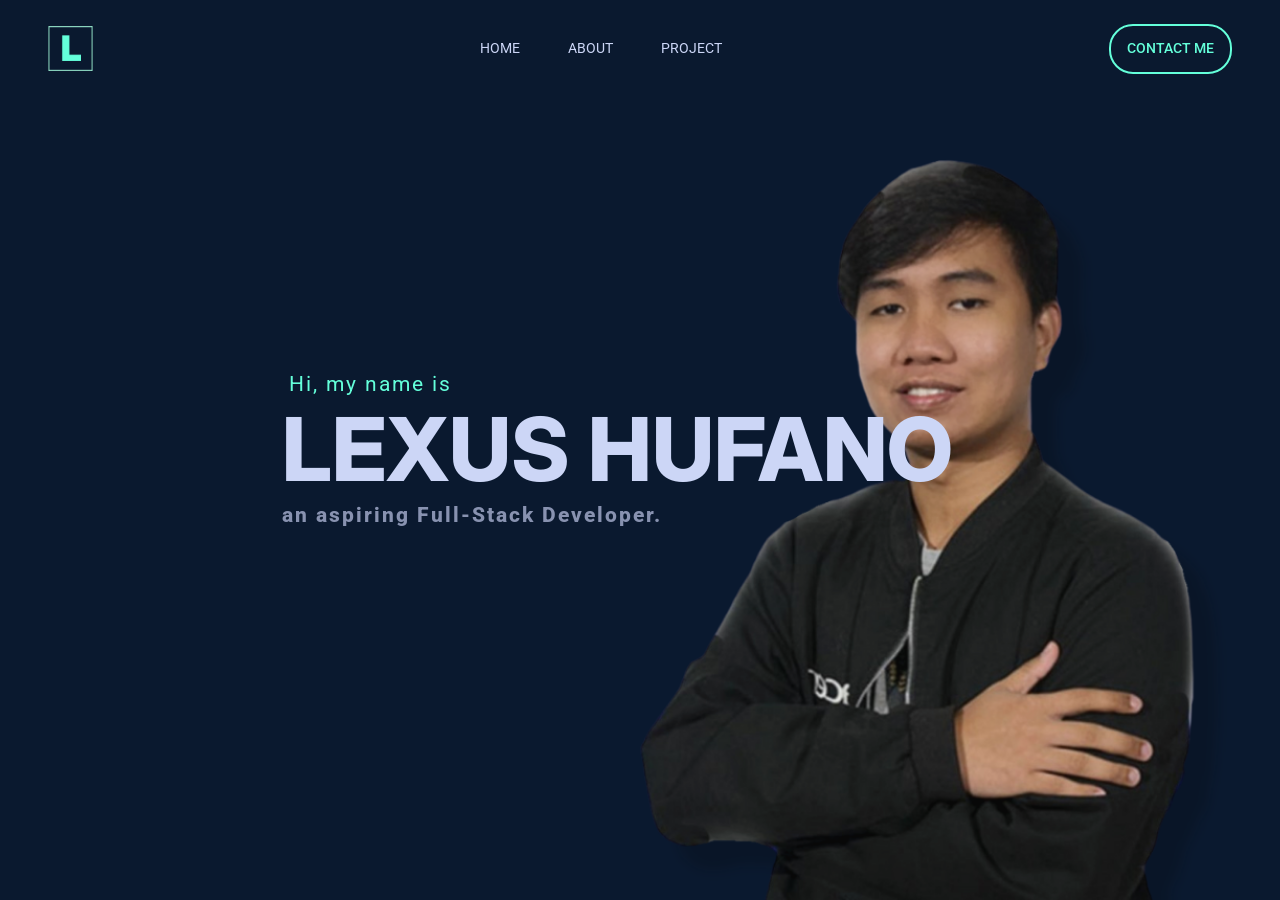
==== index.html @ f1b90ffb "initial commit" ====
<!DOCTYPE html>
<html lang="en">
<head>
  <meta charset="UTF-8">
  <meta name="viewport" content="width=device-width, initial-scale=1.0">
  <title>Lexus Hufano</title>

  <!-- Fonts -->
  <link rel="preconnect" href="https://fonts.googleapis.com">
  <link rel="preconnect" href="https://fonts.gstatic.com" crossorigin>
  <link href="https://fonts.googleapis.com/css2?family=Inter:wght@100;200;300;400;500;600;700;800;900&family=Roboto:wght@100;300;400;500;700;900&display=swap" rel="stylesheet">

  <!-- Bootstrap CSS -->
  <link rel="stylesheet" href="https://cdn.jsdelivr.net/npm/bootstrap@4.0.0/dist/css/bootstrap.min.css" integrity="sha384-Gn5384xqQ1aoWXA+058RXPxPg6fy4IWvTNh0E263XmFcJlSAwiGgFAW/dAiS6JXm" crossorigin="anonymous">

  <!-- External CSS -->
  <link rel="stylesheet" href="style.css">

</head>
<body>
  <header>
    <nav class="navbar navbar-expand-lg fixed-top">
      <a class="navbar-brand" href="#">
        <img src="../images/myLogo.png">
      </a>
      <button class="navbar-toggler" type="button" data-toggle="collapse" data-target="#navbarSupportedContent" aria-controls="navbarSupportedContent" aria-expanded="false" aria-label="Toggle navigation">
        <span class="navbar-toggler-icon"></span>
      </button>

      <div class="collapse navbar-collapse justify-content-between" id="navbarSupportedContent">
        <ul class="navbar-nav ml-auto">
          <li class="nav-item">
            <a class="nav-link" href="#">Home</a>
          </li>
          <li class="nav-item">
            <a class="nav-link" href="#">About</a>
          </li>
          <li class="nav-item">
            <a class="nav-link" href="#">Project</a>
          </li>
        </ul>
        <a class="navbar-nav ml-auto">  
            <button class="btn" type="submit">Contact Me</button>
        </a> 
      </div>
    </nav>
  </header>
  <section class="main">
    <div class="container-fluid">
      <div class="mainContent row justify-content-center align-items-center">
        <div class="content col-md-7 col-12">
          <h2>&nbsp;Hi, my name is</h1>
          <h1>Lexus Hufano</h1>
          <h2>an aspiring Full-Stack Developer.</h1>
        </div>
      </div> 
    </div>
  </section>
     
  
  

  <!-- JavaScript Bundle -->
  <script src="https://cdn.jsdelivr.net/npm/jquery@3.5.1/dist/jquery.slim.min.js" integrity="sha384-DfXdz2htPH0lsSSs5nCTpuj/zy4C+OGpamoFVy38MVBnE+IbbVYUew+OrCXaRkfj" crossorigin="anonymous"></script>
  <script src="https://cdn.jsdelivr.net/npm/bootstrap@4.6.2/dist/js/bootstrap.bundle.min.js" integrity="sha384-Fy6S3B9q64WdZWQUiU+q4/2Lc9npb8tCaSX9FK7E8HnRr0Jz8D6OP9dO5Vg3Q9ct" crossorigin="anonymous"></script>
  
</body>
</html>
---- style.css ----
* {
	padding: 0;
	margin: 0;
	box-sizing: border-box;
}

body {
	background-color: #0A192F ;
}

/*Header navbar*/
.navbar {
	/*background-color: rgba(243, 243, 245, 0.925);*/
	font-family: 'Roboto', sans-serif;
	font-weight: 500;
	font-size: 0.9rem;
	text-transform: uppercase;
	padding: 1.5rem 3rem;
	/*border: 0.0625rem solid #E5E7EB ;*/ /*border or navbar*/
}

/*Logo*/
.navbar-brand {
	padding: 0;
	margin: 0;
}

.navbar-brand img{
	width: 2.8125rem; 
}

/*Navbar Items*/
.nav-item a {
	padding: 0.8rem 1.5rem!important;
	color: #CCD6F6;
	font-weight: 400;
	transition: all 0.3s ease 0s;
}

/*Contact Me Button*/
.navbar-nav button {
	padding: 0.75rem 1rem;
	border: 0.125rem solid #64FFDA;
	border-radius: 1.5rem;
	background-color: transparent;
	font-weight: 500;
	font-size: 0.9rem;
	color: #64FFDA;
	text-transform: uppercase;
}

/*Background Image*/
.main {
	background: url(../images/myProfile2.png);
	width: 100%;
	height: 100vh;
	background-size: cover;
	background-repeat: no-repeat;
	background-position: center;
}

/*Main Content*/
.main .mainContent {
	height: 100vh;
}

.content h2 {
	font-family: 'Roboto', sans-serif;
	font-size: 1.3rem;
	font-weight: 800;
	letter-spacing:0.125rem;
	color: #64FFDA;
	margin: 0;
	font-weight: 400;
}

.content h1 {
	font-family: 'Inter', sans-serif;
	font-size: 5.5rem;
	font-weight: 800;
	color: #CCD6F6;
	text-transform: uppercase;
	margin: 0;
}

.content h1 + h2 {
	color: #8892B0;
	font-weight: 800;
	font-size: 1.3rem;
}
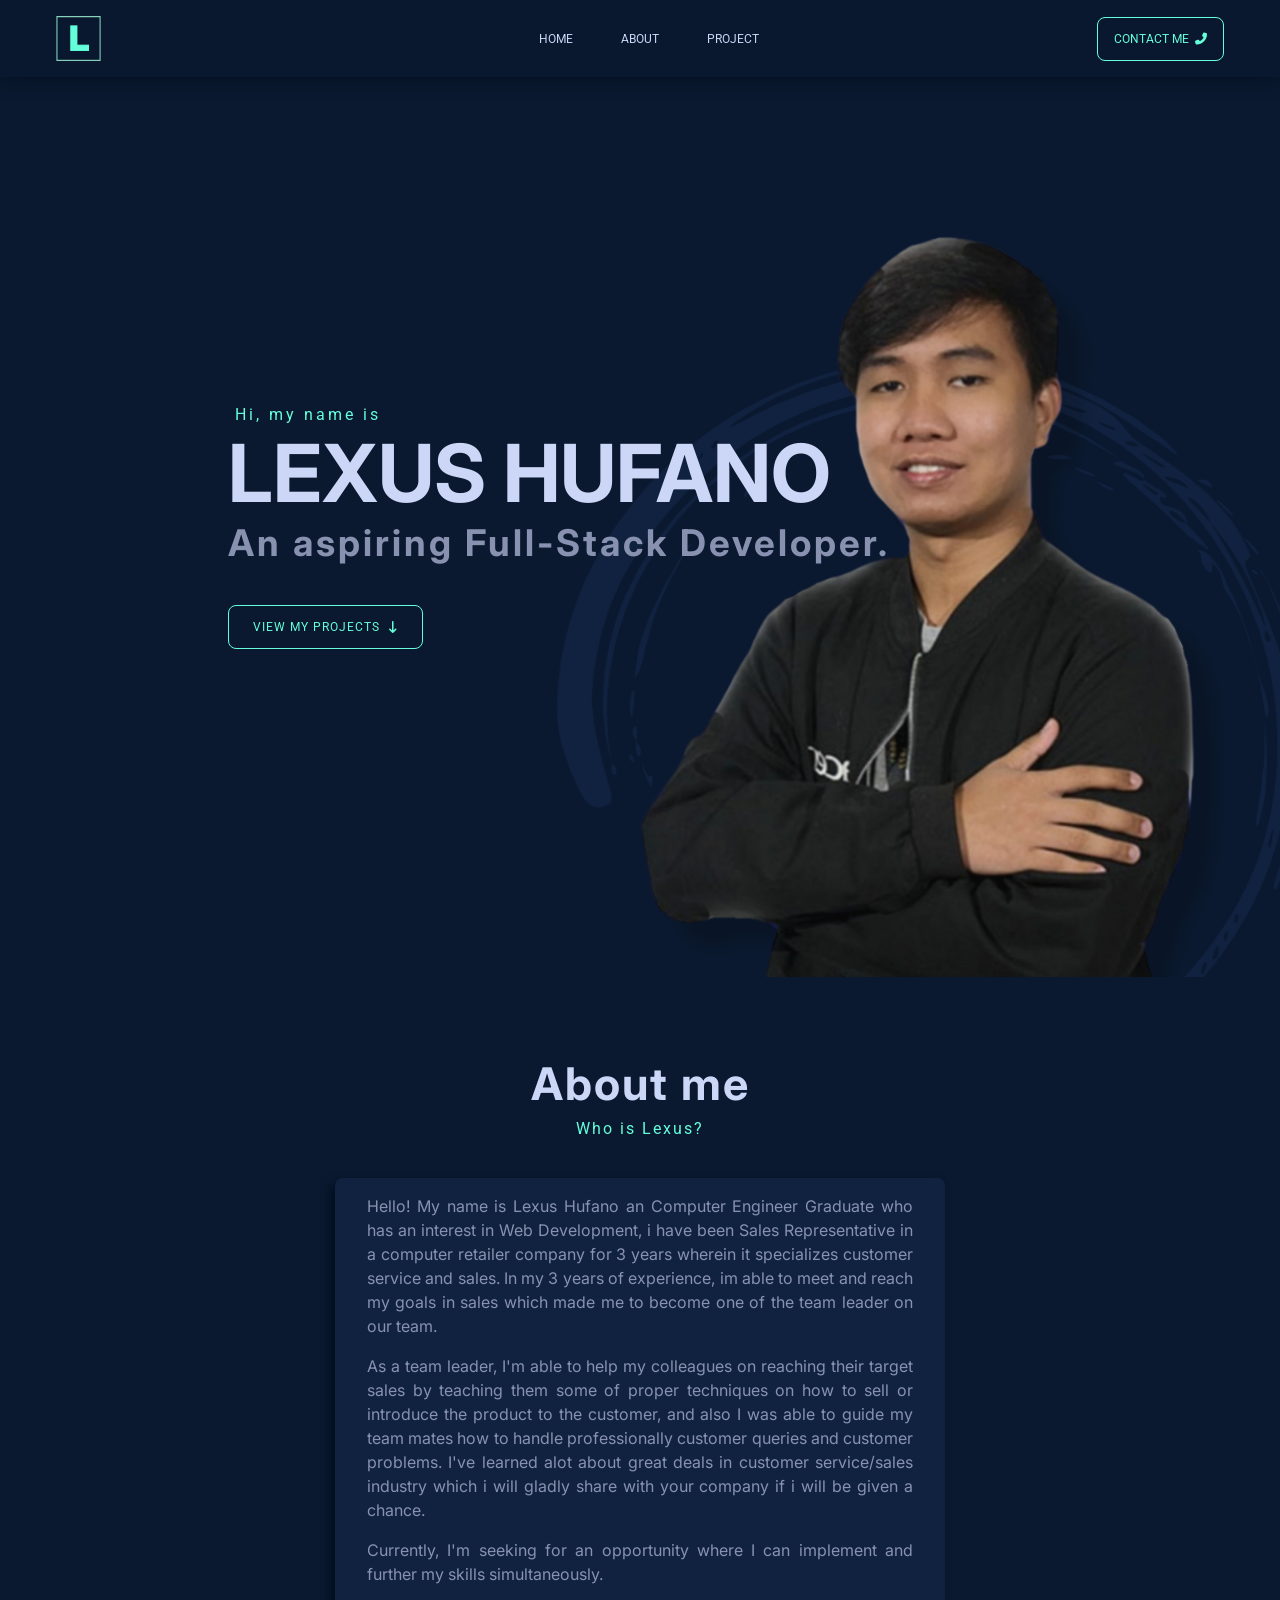
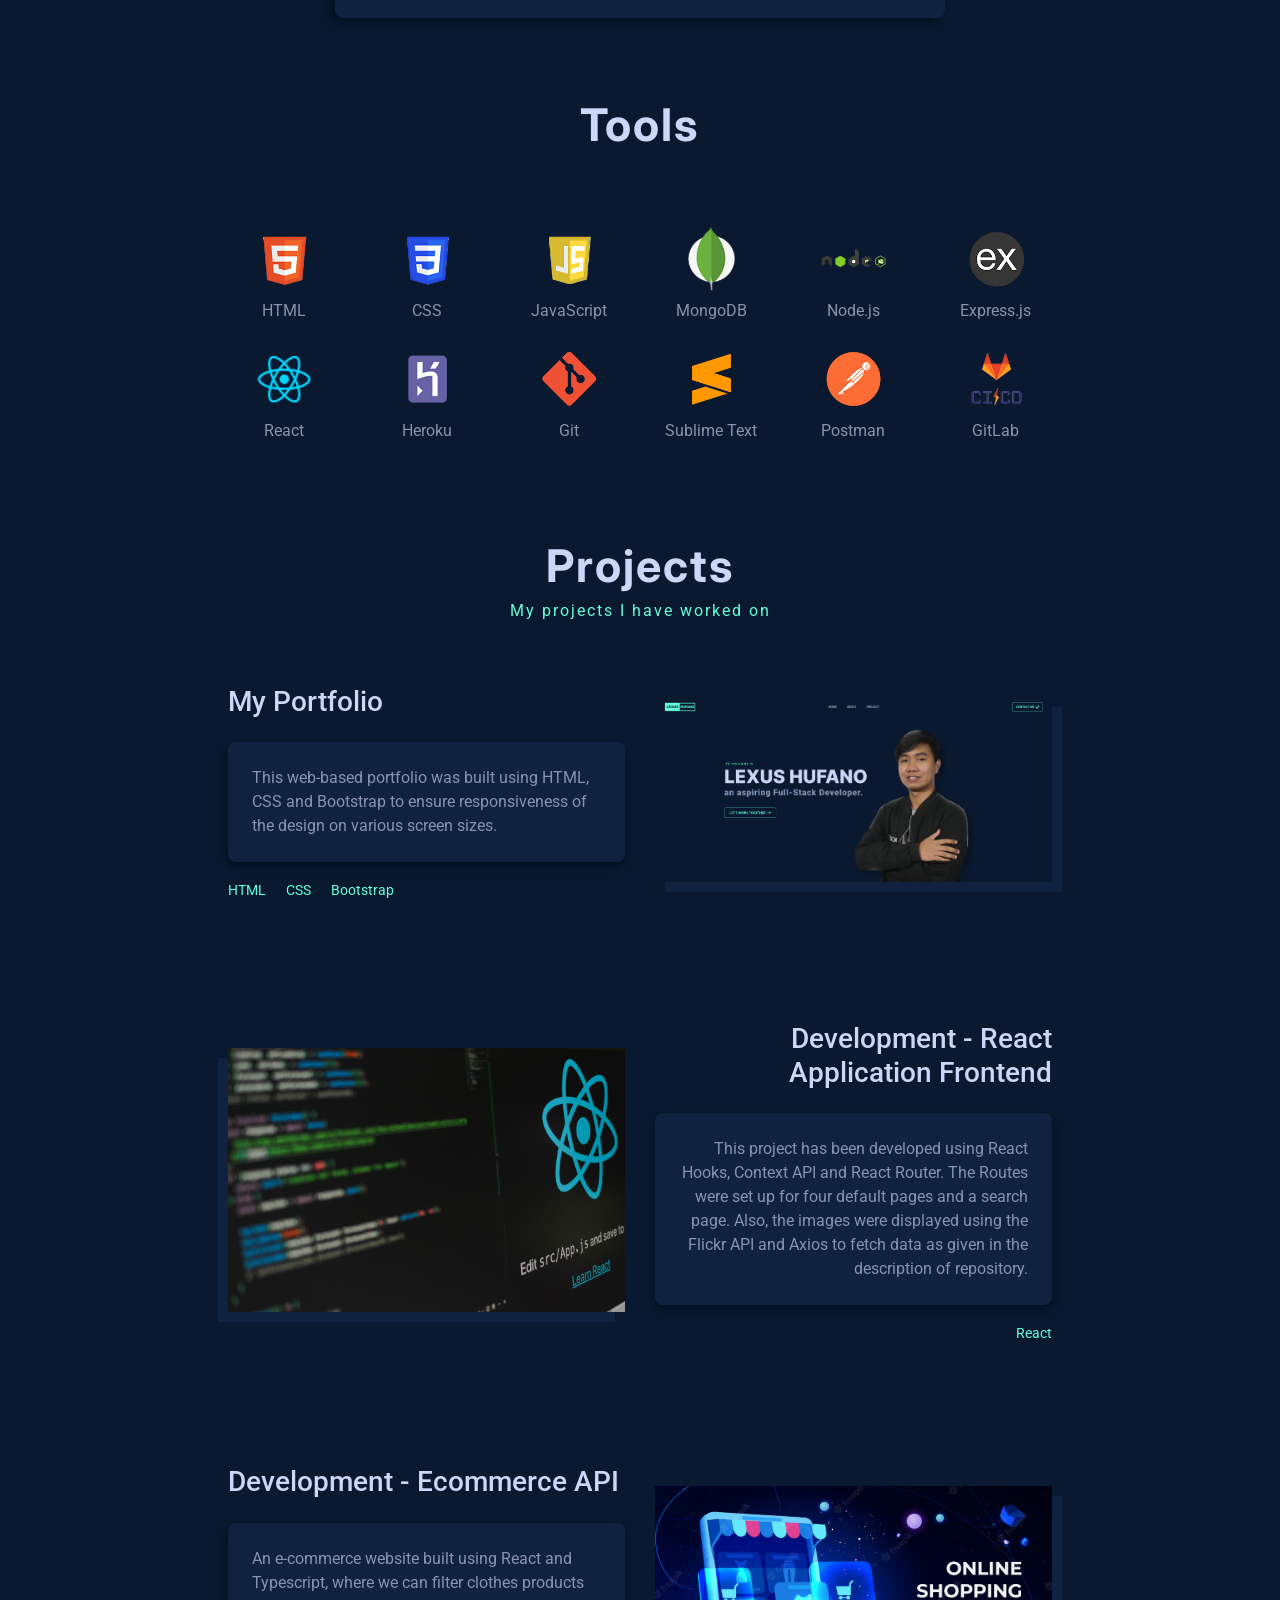
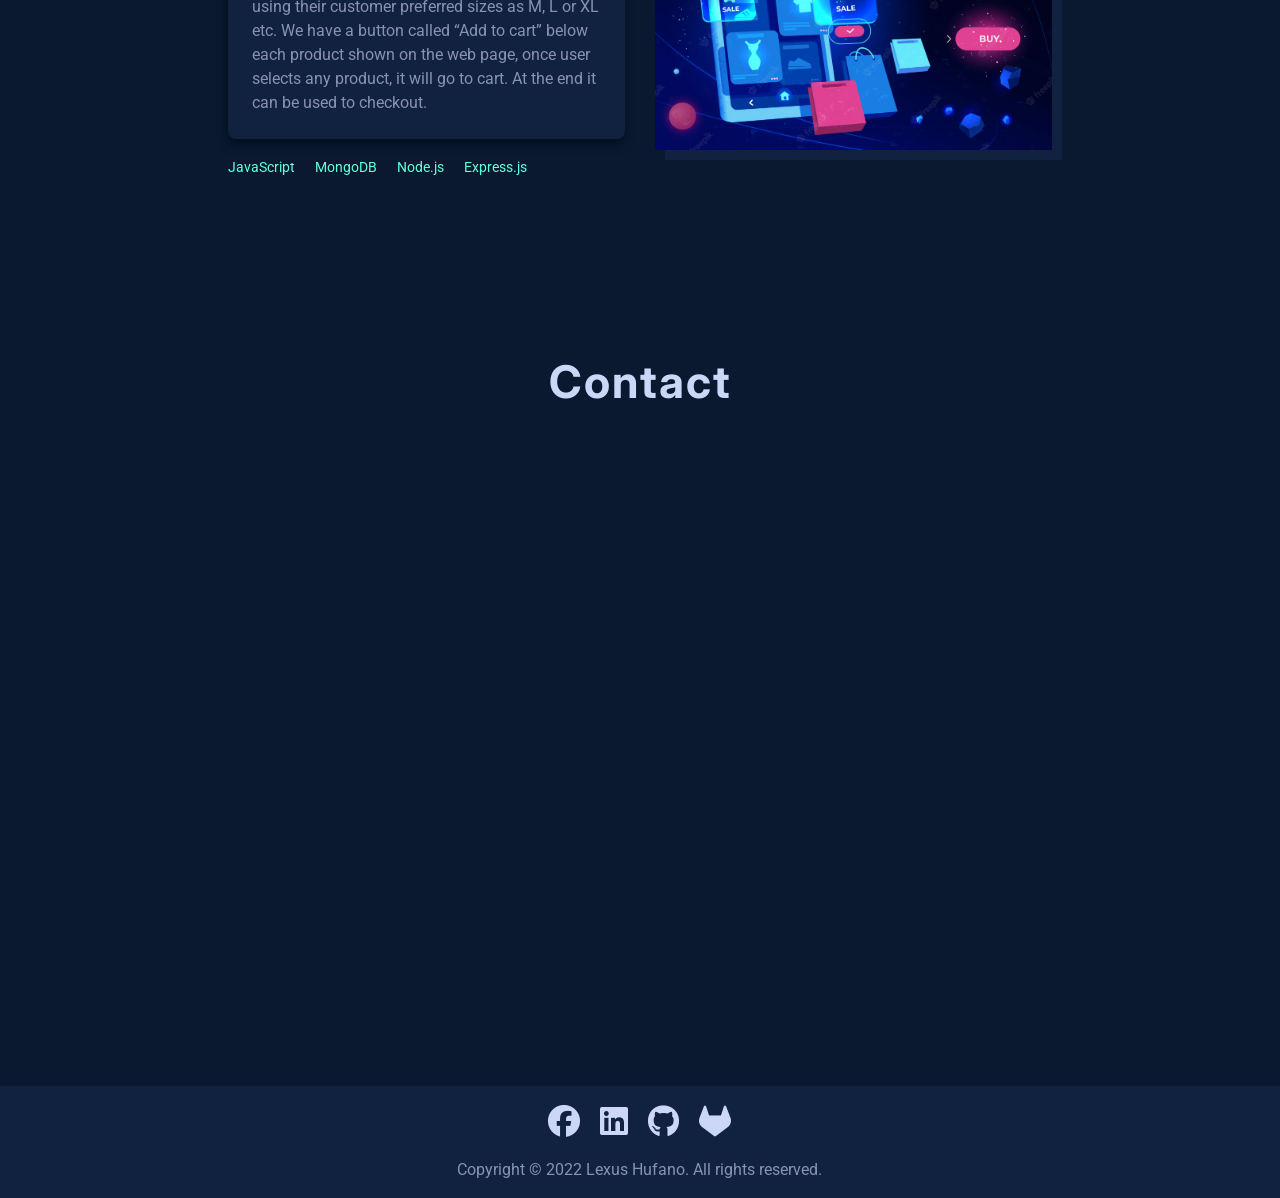
==== commit 8940a584: "Capstone 1" ====
--- a/index.html
+++ b/index.html
@@ -13,56 +13,364 @@
   <!-- Bootstrap CSS -->
   <link rel="stylesheet" href="https://cdn.jsdelivr.net/npm/bootstrap@4.0.0/dist/css/bootstrap.min.css" integrity="sha384-Gn5384xqQ1aoWXA+058RXPxPg6fy4IWvTNh0E263XmFcJlSAwiGgFAW/dAiS6JXm" crossorigin="anonymous">
 
+  <!-- Font Awesome -->
+  <link rel="stylesheet" href="https://cdnjs.cloudflare.com/ajax/libs/font-awesome/6.1.2/css/all.min.css" integrity="sha512-1sCRPdkRXhBV2PBLUdRb4tMg1w2YPf37qatUFeS7zlBy7jJI8Lf4VHwWfZZfpXtYSLy85pkm9GaYVYMfw5BC1A==" crossorigin="anonymous" referrerpolicy="no-referrer" />
+
   <!-- External CSS -->
   <link rel="stylesheet" href="style.css">
+
+  <!-- Animated on Scroll Library-->
+  <link href="https://unpkg.com/aos@2.3.1/dist/aos.css" rel="stylesheet">
+
+  <link rel="icon" type="image/x-icon" href="./images/myLogo.png">
 
 </head>
 <body>
   <header>
-    <nav class="navbar navbar-expand-lg fixed-top">
-      <a class="navbar-brand" href="#">
-        <img src="../images/myLogo.png">
+    <nav class="navbar navbar-expand-lg container-fluid">
+      <a class="navbar-brand" href="#main" data-aos="fade-down" data-aos-duration="500">
+        <img src="./images/myLogo.png">
       </a>
       <button class="navbar-toggler" type="button" data-toggle="collapse" data-target="#navbarSupportedContent" aria-controls="navbarSupportedContent" aria-expanded="false" aria-label="Toggle navigation">
-        <span class="navbar-toggler-icon"></span>
+        <span class="dark-blue-text"><i class="fas fa-bars fa-1x"></i></span></button></span>
       </button>
 
       <div class="collapse navbar-collapse justify-content-between" id="navbarSupportedContent">
-        <ul class="navbar-nav ml-auto">
+        <ul class="navbar-nav ml-auto text-center">
           <li class="nav-item">
-            <a class="nav-link" href="#">Home</a>
+            <a class="nav-link" href="#main">Home</a>
           </li>
           <li class="nav-item">
-            <a class="nav-link" href="#">About</a>
+            <a class="nav-link" href="#about">About</a>
           </li>
           <li class="nav-item">
-            <a class="nav-link" href="#">Project</a>
+            <a class="nav-link" href="#myProject">Project</a>
           </li>
         </ul>
-        <a class="navbar-nav ml-auto">  
-            <button class="btn" type="submit">Contact Me</button>
+        <a href="#contact" class="navbar-nav ml-auto text-center">  
+          <button>Contact Me&nbsp;&nbsp;<i class="fa-solid fa-phone-flip"></i></button>
         </a> 
       </div>
     </nav>
   </header>
-  <section class="main">
+
+  <section id="main">
     <div class="container-fluid">
       <div class="mainContent row justify-content-center align-items-center">
-        <div class="content col-md-7 col-12">
-          <h2>&nbsp;Hi, my name is</h1>
-          <h1>Lexus Hufano</h1>
-          <h2>an aspiring Full-Stack Developer.</h1>
+        <div class="content col-lg-8 col-12">
+          <h2 data-aos="fade-up" data-aos-delay="500">&nbsp;Hi, my name is</h1>
+          <h1 data-aos="fade-up" data-aos-delay="600">Lexus Hufano</h1>
+          <h2 data-aos="fade-up" data-aos-delay="700">An aspiring Full-Stack Developer.</h1>
+          <a href="#myProject"><button data-aos="fade-up" data-aos-delay="800">view my projects&nbsp;&nbsp;<i class="fa-solid fa-arrow-down-long"></i></button></a>
         </div>
       </div> 
     </div>
   </section>
-     
+
+  <!-- About me End -->
+  <section id="about" class="container-fluid">
+    <div class="row justify-content-center align-items-center text-center">
+      <div class="col-12">
+        <h1 data-aos="fade-up" data-aos-delay="100">About me</h1>
+        <h2 data-aos="fade-up" data-aos-delay="200">Who is Lexus?</h2>
+      </div>
+    </div>
+    <div class="row justify-content-center align-items-center" data-aos="fade-up" data-aos-delay="300">
+      <div class="col-12 col-md-10 d-lg-none order-1">
+        <img class="img-fluid" src="./images/myProfile3.png" alt="">
+      </div>
+      <div class="aboutMe col-12 col-md-10 col-lg-6 order-2">
+        <div class="text-justify">
+          <p>
+            Hello! My name is Lexus Hufano an Computer Engineer Graduate who has an interest in Web Development, i have been Sales Representative in a computer retailer company for 3 years wherein it specializes customer service and sales. In my 3 years of experience, im able to meet and reach my goals in sales which made me to become one of the team leader on our team.
+          </p>
+          <p>
+            As a team leader, I'm able to help my colleagues on reaching their target sales by teaching them some of proper techniques on how to sell or introduce the product to the customer, and also I was able to guide my team mates how to handle professionally customer queries and customer problems. I've learned alot about great deals in customer service/sales industry which i will gladly share with your company if i will be given a chance.
+          </p>
+          <p>
+            Currently, I'm seeking for an opportunity where I can implement and further my skills simultaneously.
+          </p>
+        </div>
+      </div>
+    </div> 
+  </section>
+  <!-- About me End -->
+
+  <!-- Tools start -->
+  <section class="tools container-fluid">
+    <div class="row justify-content-center align-items-center text-center">
+      <div class="col-lg-8 col-md-10 col-12">
+        <div class="row justify-content-center align-items-center text-center">
+          <div class="col-12">
+            <h1 data-aos="fade-up" data-aos-delay="100">Tools</h1>
+            <h2 data-aos="fade-up" data-aos-delay="200">List of skills, tools, and tech stacks I use</h2>
+          </div>
+        </div>
+
+        <!-- Tools Section Start -->
+        <div class="row justify-content-center align-items-center text-center">
+          <div class="skills col-lg-2 col-md-4 col-6" data-aos="zoom-out" data-aos-delay="300">
+            <img class="img-fluid" src="images/logo-html5.png"/>
+            <p>HTML</p>
+          </div>
+          <div class="skills col-lg-2 col-md-4 col-6" data-aos="zoom-out" data-aos-delay="300">
+            <img class="img-fluid"src="images/logo-css3.png"/>
+            <p>CSS</p>
+          </div>
+          <div class="skills col-lg-2 col-md-4 col-6" data-aos="zoom-out" data-aos-delay="300">
+            <img class="img-fluid"src="images/logo-javascript.png"/>
+            <p>JavaScript</p>
+          </div>
+          <div class="skills col-lg-2 col-md-4 col-6" data-aos="zoom-out" data-aos-delay="300">
+            <img class="img-fluid"src="images/logo-mongodb.png"/>
+            <p>MongoDB</p>
+          </div>
+          <div class="skills col-lg-2 col-md-4 col-6" data-aos="zoom-out" data-aos-delay="300">
+            <img class="img-fluid"src="images/logo-nodejs.png"/>
+            <p>Node.js</p>
+          </div>
+          <div class="skills col-lg-2 col-md-4 col-6" data-aos="zoom-out" data-aos-delay="300">
+            <img class="img-fluid"src="images/logo-expressjs.png"/>
+            <p>Express.js</p>
+          </div>  
+          <div class="skills col-lg-2 col-md-4 col-6" data-aos="zoom-out" data-aos-delay="300">
+            <img class="img-fluid"src="images/logo-react.png"/>
+            <p>React</p>
+          </div> 
+          <div class="skills col-lg-2 col-md-4 col-6" data-aos="zoom-out" data-aos-delay="300">
+            <img class="img-fluid"src="images/logo-heroku.png"/>
+            <p>Heroku</p>
+          </div> 
+          <div class="skills col-lg-2 col-md-4 col-6" data-aos="zoom-out" data-aos-delay="300">
+            <img class="img-fluid"src="images/logo-git.png"/>
+            <p>Git</p>
+          </div> 
+          <div class="skills col-lg-2 col-md-4 col-6" data-aos="zoom-out" data-aos-delay="300">
+            <img class="img-fluid"src="images/logo-sublime-text-3.png"/>
+            <p>Sublime Text</p>
+          </div>
+          <div class="skills col-lg-2 col-md-4 col-6" data-aos="zoom-out" data-aos-delay="300">
+            <img class="img-fluid"src="images/logo-postman.png"/>
+            <p>Postman</p>
+          </div> 
+          <div class="skills col-lg-2 col-md-4 col-6" data-aos="zoom-out" data-aos-delay="300">
+            <img class="img-fluid"src="images/logo-gitlab-ci-cd.png"/>
+            <p>GitLab</p>
+          </div>   
+        </div>
+        <!-- Tools Section End -->
+      </div>
+    </div>
+    
+  </section>
+  <!-- Tools end -->
+
+  <!-- My projects -->
+  <section id="myProject" class="project container-fluid">
+    <div class="row justify-content-center align-items-center text-center">
+      <div class="col-12">
+        <h1 data-aos="fade-up" data-aos-delay="100">Projects</h1>
+        <h2 data-aos="fade-up" data-aos-delay="200">My projects I have worked on</h2>
+      </div>
+    </div>
+    <!-- Project 1 start -->
+    <div class="project1 row justify-content-center align-items-center">
+        <div class="col-12 col-md-10 col-lg-4 order-lg-1 order-2" data-aos="fade-right" data-aos-delay="500">
+            <h3 class="pt-4">My Portfolio</h3>
+            <p class="p-4">
+                This web-based portfolio was built using HTML, CSS and Bootstrap to ensure responsiveness of the design on various screen sizes.
+            </p>
+            <ul>
+              <li>HTML</li>
+              <li>CSS</li>
+              <li>Bootstrap</li>
+            </ul>
+        </div>
+        <div class="col-12 col-md-10 col-lg-4 order-lg-2 order-1" data-aos="fade-left" data-aos-delay="500">
+            <img class="img-fluid" src="./images/project1.png"/>
+        </div>
+    </div>
+    <!-- Project 1 End -->
+
+    <!-- Project 3 Start -->
+    <div class="project3 row justify-content-center align-items-center text-right" data-aos="fade-left" data-aos-delay="500">
+        <div class="col-12 col-md-10 col-lg-4 order-lg-2 order-2">
+            <h3 class="pt-4">Development - React Application Frontend</h3>
+            <p class="p-4">
+              This project has been developed using React Hooks, Context API and React Router. The Routes were set up for four default pages and a search page. Also, the images were displayed using the Flickr API and Axios to fetch data as given in the description of repository. 
+            </p>
+            <ul>
+              <li>React</li>
+            </ul>
+        </div>
+        <div class="col-12 col-md-10 col-lg-4 order-lg-1 order-1" data-aos="fade-right" data-aos-delay="500">
+            <img class="img-fluid" src="./images/project3.jpg"/>
+        </div>
+    </div>
+    <!-- Project 3 End -->
+
+    <!-- Project 2 Start -->
+    <div class="project2 row justify-content-center align-items-center">
+        <div class="col-12 col-md-10 col-lg-4 order-lg-1 order-2" data-aos="fade-right" data-aos-delay="500">
+            <h3 class="pt-4">Development - Ecommerce API</h3>
+            <p class="p-4">
+              An e-commerce website built using React and Typescript, where we can filter clothes products using their customer preferred sizes as M, L or XL etc. We have a button called “Add to cart” below each product shown on the web page, once user selects any product, it will go to cart. At the end it can be used to checkout.
+            </p>
+            <ul>
+              <li>JavaScript</li>
+              <li>MongoDB</li>
+              <li>Node.js</li>
+              <li>Express.js</li>
+            </ul>
+        </div>
+        <div class="col-12 col-md-10 col-lg-4 order-lg-2 order-1" data-aos="fade-left" data-aos-delay="500">
+            <img class="img-fluid" src="./images/project2.jpg"/>
+        </div>
+    </div>
+    <!-- Project 2 End -->
+
+  </section>
+  <!-- My projects end -->
   
-  
+  <section id="contact" class="container-fluid">
+    <div class="row justify-content-center align-items-center text-center">
+      <div class="col-12">
+        <h1 data-aos="fade-up" data-aos-delay="400">Contact</h1>
+        <h3 data-aos="fade-up" data-aos-delay="500">Message me and I'll get back to you as soon as I can.</h3>
+      </div>
+    </div>
+
+    <!-- Forms Start-->
+    <div class="row justify-content-center">
+      <div class="col-lg-4 col-md-10 col-12" data-aos="zoom-in" data-aos-delay="600">
+        <div class="pb-md-5">
+          <h2>Wanna Talk?</h2>
+          <p>
+            Whether you have a question or want to work together?
+            my inbox is always open.
+          </p>
+        </div>
+        <div class="pb-md-5">
+          <h2>My contacts</h2>
+          <p><i class="fa-solid fa-envelope"></i>&nbsp;&nbsp;lexushufano121097@gmail.com</p>
+          <p><i class="fa-solid fa-phone"></i>&nbsp;&nbsp;+63 969 206 3705</p>
+        </div>
+      </div>
+      <div class="col-lg-4 col-md-10 col-12" data-aos="zoom-in" data-aos-delay="700">
+        <form action="" class="container-fluid">
+          <div class="form-row justify-content-center align-items-center">
+            <!-- First Name (text input) -->
+            <div class="form-group col-lg-6 col-12">
+              <label for="firstName">First Name&nbsp;*</label>
+              <input type="text" class="form-control" id="firstName" placeholder="Enter your first name" required>
+            </div>
+
+            <!-- Last Name (text input) -->
+            <div class="form-group col-lg-6 col-12">
+              <label for="lastName">Last Name&nbsp;*</label>
+              <input type="text" class="form-control" id="lastName" placeholder="Enter your last name" required>
+            </div>
+
+            <!-- Email Address (email input) -->
+            <div class="form-group col-12">
+              <label for="yourEmail">Email Address&nbsp;*</label>
+              <input type="email" class="form-control" id="yourEmail" placeholder="Enter your last email" required>
+            </div>
+
+            <!-- Message (textarea) -->
+            <div class="form-group col-12">
+                <label for="yourMessage">Message&nbsp;*</label>
+                <textarea class="form-control" id="yourMessage" placeholder="Enter your message here" rows="10" required></textarea>
+            </div>
+            
+            <button type="submit" class="ml-auto" data-toggle="modal" data-target="#sendEmail">Submit&nbsp;&nbsp;<i class="fa-solid fa-paper-plane"></i></button>
+            
+            
+
+            <!-- <div class="modal fade text-dark" id="sendEmail" tabindex="-1" aria-labelledby="sendEmailLabel" aria-hidden="true">
+              <div class="modal-dialog">
+                <div class="modal-content">
+                  <div class="modal-header">
+                    <h5 class="modal-title" id="sendEmailLabel">Thank you for contacting us!</h5>
+                    <button type="button" class="close" data-dismiss="modal" aria-label="Close">
+                      <span aria-hidden="true">&times;</span>
+                    </button>
+                  </div>
+                  <div class="modal-body">
+                    Message Successfully Sent
+                  </div>
+                  <div class="modal-footer">
+                    <button type="button" class="btn btn-secondary" data-dismiss="modal">Close</button>
+                  </div>
+                </div>
+              </div>
+            </div> -->
+          </div>
+        </form>
+      </div>
+    </div>
+    <!-- Form End-->
+  </section>
+
+  <!-- Footer -->
+  <footer id="footer" class="container-fluid">
+    <!-- Footer Elements -->
+    <div class="row justify-content-center align-items-center text-center">
+      <div class="col-8">
+        <div class="row justify-content-center align-items-center text-center">
+          <div class="col-12 py-4 px-4">
+            <!-- Facebook -->
+            <a href="https://www.facebook.com/LexusHufano121097/" target="_blank"><i class="fa-brands fa-facebook fa-2xl px-2" ></i></a>
+            <!-- LinkedIn -->
+            <a href="https://www.linkedin.com/in/lexus-hufano-25931a249/" target="_blank"><i class="fa-brands fa-linkedin fa-2xl px-2" ></i></a>
+            <!-- Github +-->
+            <a href="https://github.com/LexusHufano" target="_blank"><i class="fa-brands fa-github fa-2xl px-2" > </i></a>
+            <!--GitLab -->
+            <a href="https://gitlab.com/lexusHufano" target="_blank"><i class="fa-brands fa-gitlab fa-2xl px-2" > </i></a>
+          </div>
+          <!-- Copyright -->
+          <div class="footer-copyright col-12">
+            <p>Copyright © 2022 Lexus Hufano. All rights reserved.</p>
+          </div>
+          <!-- Copyright -->
+        </div>
+      </div>
+    </div>
+    <!-- Footer Elements -->
+  </footer>
+  <!-- Footer -->
+
 
   <!-- JavaScript Bundle -->
   <script src="https://cdn.jsdelivr.net/npm/jquery@3.5.1/dist/jquery.slim.min.js" integrity="sha384-DfXdz2htPH0lsSSs5nCTpuj/zy4C+OGpamoFVy38MVBnE+IbbVYUew+OrCXaRkfj" crossorigin="anonymous"></script>
   <script src="https://cdn.jsdelivr.net/npm/bootstrap@4.6.2/dist/js/bootstrap.bundle.min.js" integrity="sha384-Fy6S3B9q64WdZWQUiU+q4/2Lc9npb8tCaSX9FK7E8HnRr0Jz8D6OP9dO5Vg3Q9ct" crossorigin="anonymous"></script>
   
+  <script>
+    const nav = document.querySelector('nav');
+    let prevScrollpos = window.pageYOffset;
+
+    window.addEventListener('scroll', ()=>{
+      let currentScroolPos = window.pageYOffset;
+
+      if(prevScrollpos < currentScroolPos){
+        nav.classList.add('hide');
+      }else {
+        nav.classList.remove('hide');
+      }
+
+      prevScrollpos = currentScroolPos;
+    })
+  </script>
+
+  <!-- Animated on Scroll Library -->
+  <script src="https://unpkg.com/aos@2.3.1/dist/aos.js"></script>
+
+  <script>
+  AOS.init({
+    duration: 1200
+  });
+  </script>
+
+
 </body>
 </html>
--- a/style.css
+++ b/style.css
@@ -2,57 +2,104 @@
 	padding: 0;
 	margin: 0;
 	box-sizing: border-box;
+	scroll-behavior: smooth;
 }
 
 body {
-	background-color: #0A192F ;
+	overflow-x: hidden;
+	background-color: #0A192F;
 }
 
 /*Header navbar*/
 .navbar {
-	/*background-color: rgba(243, 243, 245, 0.925);*/
+	background-color: rgba(10, 25, 47, 0.85);
+	backdrop-filter: blur(10px);
 	font-family: 'Roboto', sans-serif;
 	font-weight: 500;
-	font-size: 0.9rem;
+	font-size: 0.75rem; /*12px*/
 	text-transform: uppercase;
-	padding: 1.5rem 3rem;
-	/*border: 0.0625rem solid #E5E7EB ;*/ /*border or navbar*/
+	padding: 1rem 3.5rem;
+	box-shadow: 0 1px 15px rgba(2,12,27,0.7);
+	transition: all 0.5s ease 0s;
+}
+
+/*Toggler*/
+.fa-1x {
+  font-size: 2rem;
+}
+.navbar-toggler.toggler-example {
+  cursor: pointer;
+}
+.dark-blue-text {
+  color: #64FFDA;
+}
+.dark-pink-text {
+  color: #AC003A;
+}
+.dark-amber-text {
+  color: #ff6f00;
+}
+.dark-teal-text {
+  color: #004d40;
+}
+
+/*Hide navbar when scroll down and show navbar when scroll up*/
+nav.hide{
+	transform: translateY(-100%);
 }
 
 /*Logo*/
 .navbar-brand {
 	padding: 0;
-	margin: 0;
+	margin: 0 6.25rem 0 0; /*margin right 100px*/
 }
 
 .navbar-brand img{
-	width: 2.8125rem; 
+	width: 2.8125rem; /*45px*/
 }
 
 /*Navbar Items*/
-.nav-item a {
-	padding: 0.8rem 1.5rem!important;
+.collapse .navbar-nav .nav-item a {
+	padding: 0.8rem 1.5rem;
 	color: #CCD6F6;
 	font-weight: 400;
 	transition: all 0.3s ease 0s;
+
+}
+
+.collapse .navbar-nav .nav-item a:hover {
+	color: #64FFDA;
+	border-bottom: 0.0625rem solid #64FFDA;
+	transform: scale(1.1);
 }
 
 /*Contact Me Button*/
+.collapse a {
+	font-family: 'Roboto', sans-serif;
+	text-decoration: none;
+}
+
 .navbar-nav button {
 	padding: 0.75rem 1rem;
-	border: 0.125rem solid #64FFDA;
-	border-radius: 1.5rem;
+	border: 0.0625rem solid #64FFDA;
+	border-radius: 0.5rem;
 	background-color: transparent;
-	font-weight: 500;
-	font-size: 0.9rem;
+	font-weight: normal;
+	font-size: 0.75rem;
 	color: #64FFDA;
 	text-transform: uppercase;
-}
-
-/*Background Image*/
-.main {
-	background: url(../images/myProfile2.png);
-	width: 100%;
+	cursor: pointer;
+	transition: all 0.5s ease 0s;
+}
+
+.navbar-nav button:hover {
+	background-color: rgba(100, 255, 218, 0.1);
+}
+
+/* Main background image*/
+#main {
+	background: url(./images/myProfile2.png);
+	width: 100vw;
 	height: 100vh;
 	background-size: cover;
 	background-repeat: no-repeat;
@@ -60,33 +107,424 @@
 }
 
 /*Main Content*/
-.main .mainContent {
+#main .mainContent {
 	height: 100vh;
 }
 
 .content h2 {
 	font-family: 'Roboto', sans-serif;
-	font-size: 1.3rem;
-	font-weight: 800;
-	letter-spacing:0.125rem;
+	font-size: 1rem; /*16px*/
+	font-weight: normal;
+	letter-spacing:0.1875rem; /*3px*/
 	color: #64FFDA;
 	margin: 0;
-	font-weight: 400;
 }
 
 .content h1 {
 	font-family: 'Inter', sans-serif;
-	font-size: 5.5rem;
-	font-weight: 800;
+	font-size: 5rem; /*80px*/
+	font-weight: bold;
 	color: #CCD6F6;
 	text-transform: uppercase;
 	margin: 0;
 }
 
 .content h1 + h2 {
-	color: #8892B0;
-	font-weight: 800;
-	font-size: 1.3rem;
-}
-
-
+	font-family: 'Inter', sans-serif;
+	color: #8892B0;
+	font-weight: bold;
+	font-size: 2.3rem;
+	margin-bottom: 2.5rem ;
+}
+
+/*Let's work together button*/
+.content button	{
+	padding: 0.75rem 1.5rem;
+	border: 0.0625rem solid #64FFDA;
+	border-radius: 0.5rem;
+	background-color: transparent;
+	font-family: 'Roboto', sans-serif;
+	font-weight: normal;
+	font-size: 0.75rem;
+	color: #64FFDA;
+	text-transform: uppercase;
+	cursor: pointer;
+	letter-spacing: 0.0625rem; /*1px*/
+	transition: all 0.5s ease 0s;
+}
+
+.content button:hover {
+	background-color: rgba(100, 255, 218, 0.1);
+}
+
+/*About Me Section*/
+#about {
+	padding-top: 5rem ; /*80px*/
+	margin: 0;
+	font-family: 'Inter', sans-serif;
+}
+
+#about h1 {
+	font-size: 2.8125rem;
+	font-weight: 700;
+	color:#CCD6F6;
+	letter-spacing: 0.125rem;
+}
+
+#about h1 + h2 {
+	font-family: 'Roboto', sans-serif;
+	font-size: 1rem;
+	font-weight: 400;
+	letter-spacing: 0.125rem; /*2px*/
+	color: #64FFDA;
+	margin-bottom: 2.5rem;
+}
+
+#about .aboutMe div {
+	padding: 1rem 2rem;
+	border-radius: 0.5rem;
+	color: #8892B0;
+	background-color: #112240;
+	font-size: 1rem;
+	font-weight: normal;
+	filter: drop-shadow(-5px 5px 5px #000F1E);
+
+}
+/*Tools section*/
+.tools h1 {
+	font-family: 'Inter', sans-serif;
+	padding-top: 5rem;
+	color:#CCD6F6;
+	font-size: 2.8125rem;
+	font-weight: 700;
+	letter-spacing: 0.125rem;
+}
+
+.tools h1 + h2 {
+	font-family: 'Roboto', sans-serif;
+	font-size: 1rem;
+	font-weight: 400;
+	letter-spacing: 0.125rem; /*2px*/
+	color: #64FFDA;
+	margin-bottom: 2.5rem;
+}
+
+.tools img {
+	width: 5rem; /*80px*/
+	transition: all 0.5s ease 0s;
+	cursor: pointer;
+}
+
+.tools img:hover {
+	transform: scale(1.3);
+	filter: drop-shadow(0 5px 5px #000F1E);
+}
+
+.tools p {
+	font-family: 'Roboto', sans-serif;
+	color: #8892B0;
+	font-size: 1rem;
+}
+
+
+
+
+/*Project section*/
+.project h1 {
+	font-family: 'Inter', sans-serif;
+	padding-top: 5rem;
+	color:#CCD6F6;
+	font-size: 2.8125rem;
+	font-weight: 700;
+	letter-spacing: 0.125rem;
+}
+
+.project h1 + h2 {
+	font-family: 'Roboto', sans-serif;
+	font-size: 1rem;
+	font-weight: 400;
+	letter-spacing: 0.125rem; /*2px*/
+	color: #64FFDA;
+	margin-bottom: 2.5rem;
+}
+
+.project1 {
+	padding: 0 0 2.5rem 0;
+}
+
+.project2 {
+	padding: 2.5rem 0 5rem 0;
+}
+
+.project3 {
+	padding: 2.5rem 0;
+}
+
+.project1 p, .project2 p {
+	padding: 0.75rem 1rem;
+	border-radius: 0.5rem;
+	background-color: #112240;
+	color: #8892B0;
+	font-size: 1rem; /*16px*/
+	filter: drop-shadow(-1px 5px 5px #000F1E);
+}
+
+.project3 p {
+	padding: 0.75rem 1rem;
+	border-radius: 0.5rem;
+	background-color: #112240;
+	color: #8892B0;
+	font-size: 1rem; /*16px*/
+	filter: drop-shadow(1px 5px 5px #000F1E);
+}
+
+.project1 img, .project2 img {
+	cursor: pointer;
+	box-shadow: 10px 10px 1px rgb(17, 34, 64);
+	transition: all 0.3s ease 0s;
+}
+
+.project3 img {
+	cursor: pointer;
+	box-shadow: -10px 10px 1px rgb(17, 34, 64);
+	transition: all 0.3s ease 0s;
+}
+
+.project1 img:hover {
+	filter: drop-shadow(5px 5px 5px #000F1E);
+	box-shadow: none;
+	transform: scale(1.1);
+	border-radius: 0.5rem;
+}
+
+.project2 img:hover {
+	filter: drop-shadow(5px 5px 5px #000F1E);
+	box-shadow: none;
+	transform: scale(1.1);
+	border-radius: 0.5rem;
+}
+
+.project3 img:hover {
+	filter: drop-shadow(-5px 5px 5px #000F1E);
+	box-shadow: none;
+	transform: scale(1.1);
+	border-radius: 0.5rem;
+
+}
+
+.project1 ul, .project2 ul, .project3 ul {
+	list-style-type: none;
+	color: #8892B0;
+}
+
+.project1 li, .project2 li {
+	display: inline-block;
+	font-size: 0.875rem; /*14px*/
+	padding: 0 1rem 0 0;
+	color: #64FFDA;
+}
+
+.project3 li {
+	display: inline-block;
+	font-size: 0.875rem; /*14px*/
+	padding: 0 0 0 1rem;
+	color: #64FFDA;
+}
+
+.project1 h3, .project2 h3, .project3 h3 {
+	font-size: 1.75rem; /*28px*/
+	color: #CCD6F6;
+	padding-bottom: 1rem;
+	transition: all 0.3s ease 0s;
+	cursor: pointer;
+}
+
+.project1 h3:hover {
+	color: #64FFDA;
+}
+
+.project2 h3:hover {
+	color: #64FFDA;
+}
+
+.project3 h3:hover {
+	color: #64FFDA;
+}
+
+/*Contact Section*/
+#contact h1 {
+	padding-top: 5rem;
+	font-family: 'Inter', sans-serif;
+	color:#CCD6F6;
+	font-size: 2.8125rem;
+	font-weight: 700;
+	letter-spacing: 0.125rem;
+}
+
+#contact h1 + h3 {
+	font-family: 'Roboto', sans-serif;
+	font-size: 1rem;
+	font-weight: 400;
+	letter-spacing: 0.125rem; /*2px*/
+	color: #8892B0;
+	margin-bottom: 2.5rem;
+}
+
+
+#contact h2{
+	padding-left: 1rem;
+	color: #64FFDA;
+	font-size: 1.75rem;
+}
+
+#contact p {
+	padding: 0 1rem;
+	font-family: 'Inter', sans-serif;
+	font-size: 1rem;
+	font-weight: 400;
+}
+
+
+#contact p, .form-group label {
+	color: #CCD6F6;
+	font-size: 1rem;
+}
+
+input[type=text], input[type=email] {
+	border: 1px solid #8892B0;
+	background-color: transparent;
+	color: #64FFDA;
+}
+
+.form-group textarea {
+	border: 1px solid #8892B0;
+	background-color: transparent;
+	color: #64FFDA;
+}
+
+#contact button {
+	font-family: 'Roboto', sans-serif;
+	padding: 1rem 2rem;
+	border: none;
+	border-radius: 3rem;
+	background-color: #112240;
+	font-weight: 400;
+	font-size: 1rem;
+	color: #8892B0;
+	cursor: pointer;
+	transition: all 0.5s ease 0s;
+	margin-bottom: 5rem;
+}
+
+#contact button:hover {
+	box-shadow:0 0 10px rgba(17, 34, 64, 1);
+	color: #CCD6F6;
+	font-weight: 500;
+}
+
+
+
+/*Footer of the page*/
+
+#footer	{
+	background-color: #112240;
+}
+
+#footer	i {
+	color: #CCD6F6;
+	transition: all 0.5s ease 0s;
+}
+
+#footer	i:hover {
+	transform: scale(1.3);
+}
+
+.footer-copyright p {
+	color: #8892B0;
+}
+
+
+@media (max-width:1122px) {
+
+	.content h1 {
+		font-size: 4rem;
+	}
+
+	.content h1 + h2 {
+		font-size: 1.6rem;
+	}
+}
+
+@media (max-width: 991px) {
+
+	.collapse {
+		height: 100vh;
+		margin: 30vh auto;
+  	}
+
+  	.collapse .nav-item {
+  		padding: 0.5rem;
+  	}
+
+  	.collapse .navbar-nav .nav-item a {
+  		transition: all 0.5s ease 0s;
+  	}
+
+  	.collapse .navbar-nav .nav-item a:hover {
+  		border: none;
+  		text-decoration: line-through;
+  	}
+
+  	.navbar-nav button {
+  		margin: 0.5rem auto;
+  	}
+}
+
+@media (max-width: 768px) {
+
+	#main {
+		background: #0A192F;
+		text-align: center;
+	}
+
+
+	.content h2 {
+		font-size: 1rem;
+	}
+
+	.content h1 {
+		font-size: 5rem;
+	}
+
+	.content h1 + h2 {
+		font-size: 2rem;
+	}
+
+	.content button	{
+		font-size: 1rem;
+	}
+}
+
+@media (max-width: 390px) {
+
+	.content h2 {
+		font-size: 0.8rem;
+	}
+
+	.content h1 {
+		font-size: 2.5rem;
+	}
+
+	.content h1 + h2 {
+		font-size: 0.9rem;
+	}
+
+	.content button	{
+		font-size: 0.8rem;
+	}
+
+	.footer-copyright p {
+		font-size: 0.6rem;
+	}
+
+}
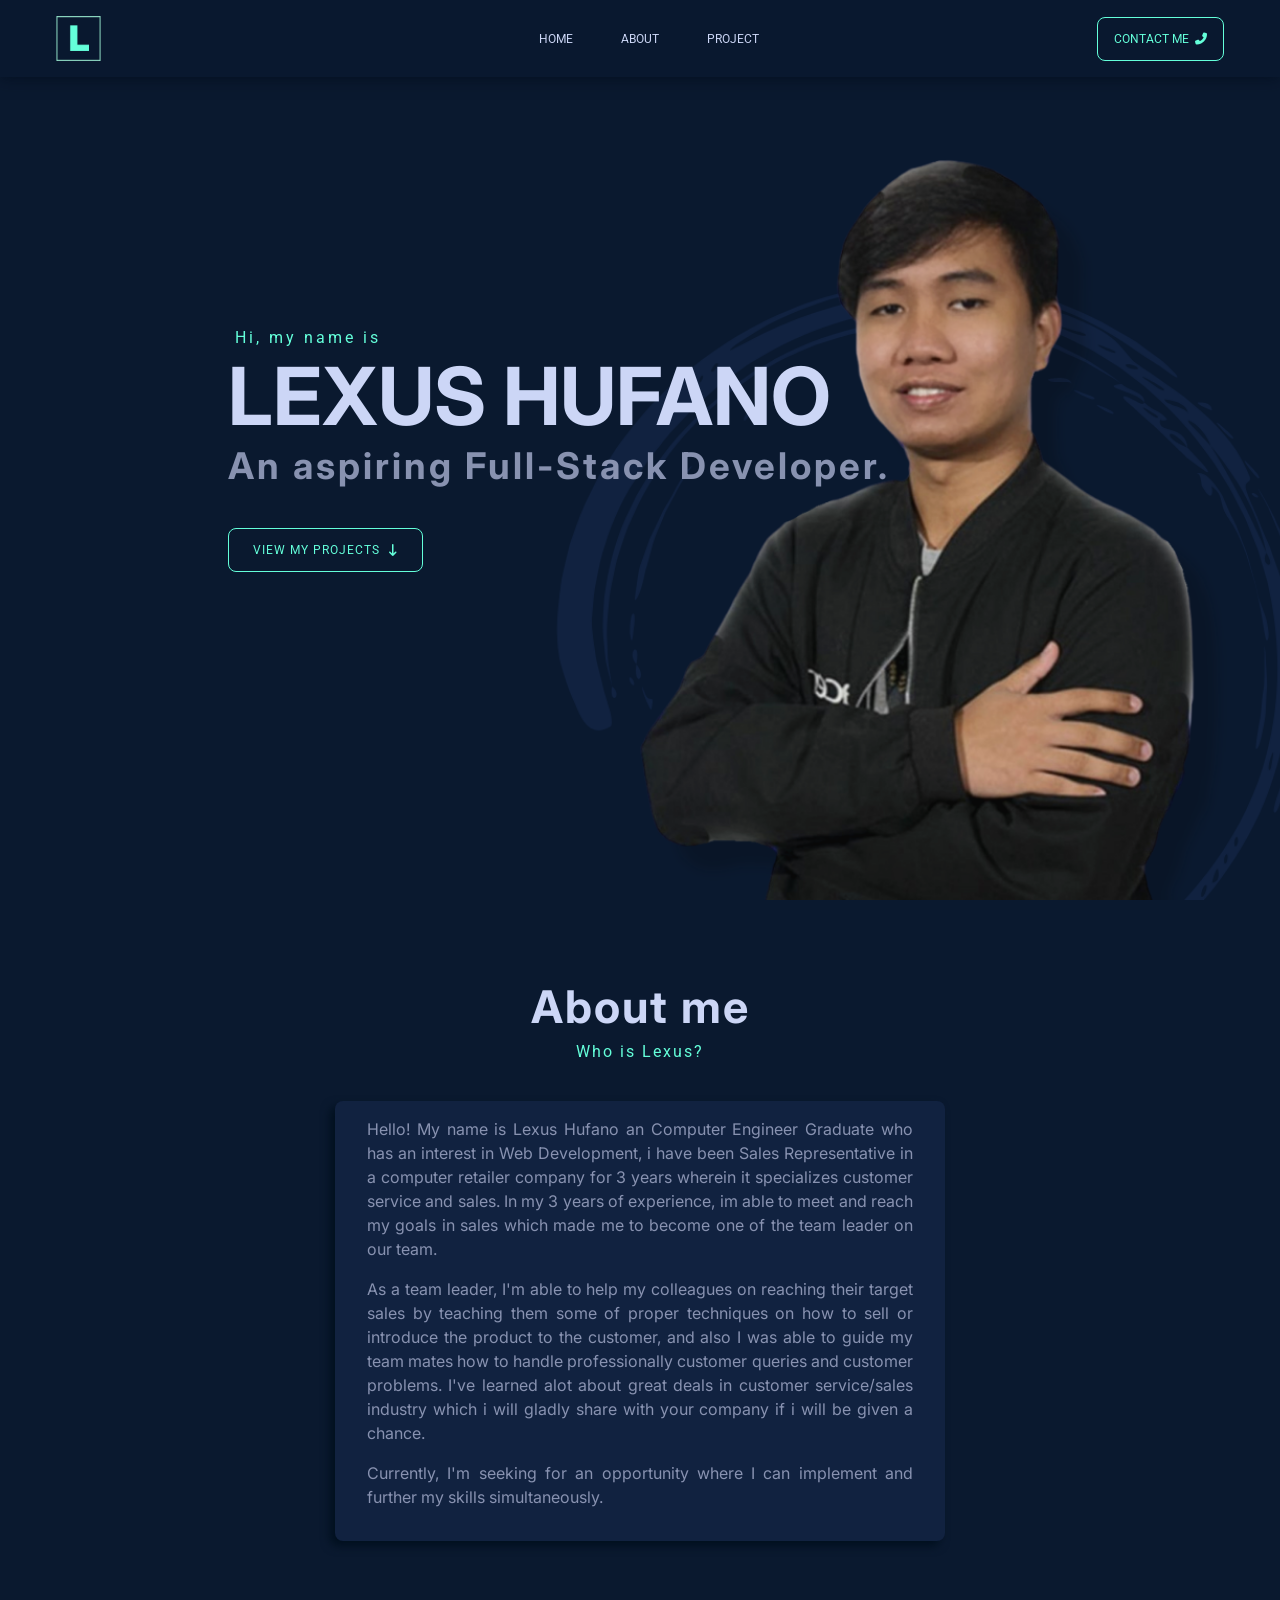
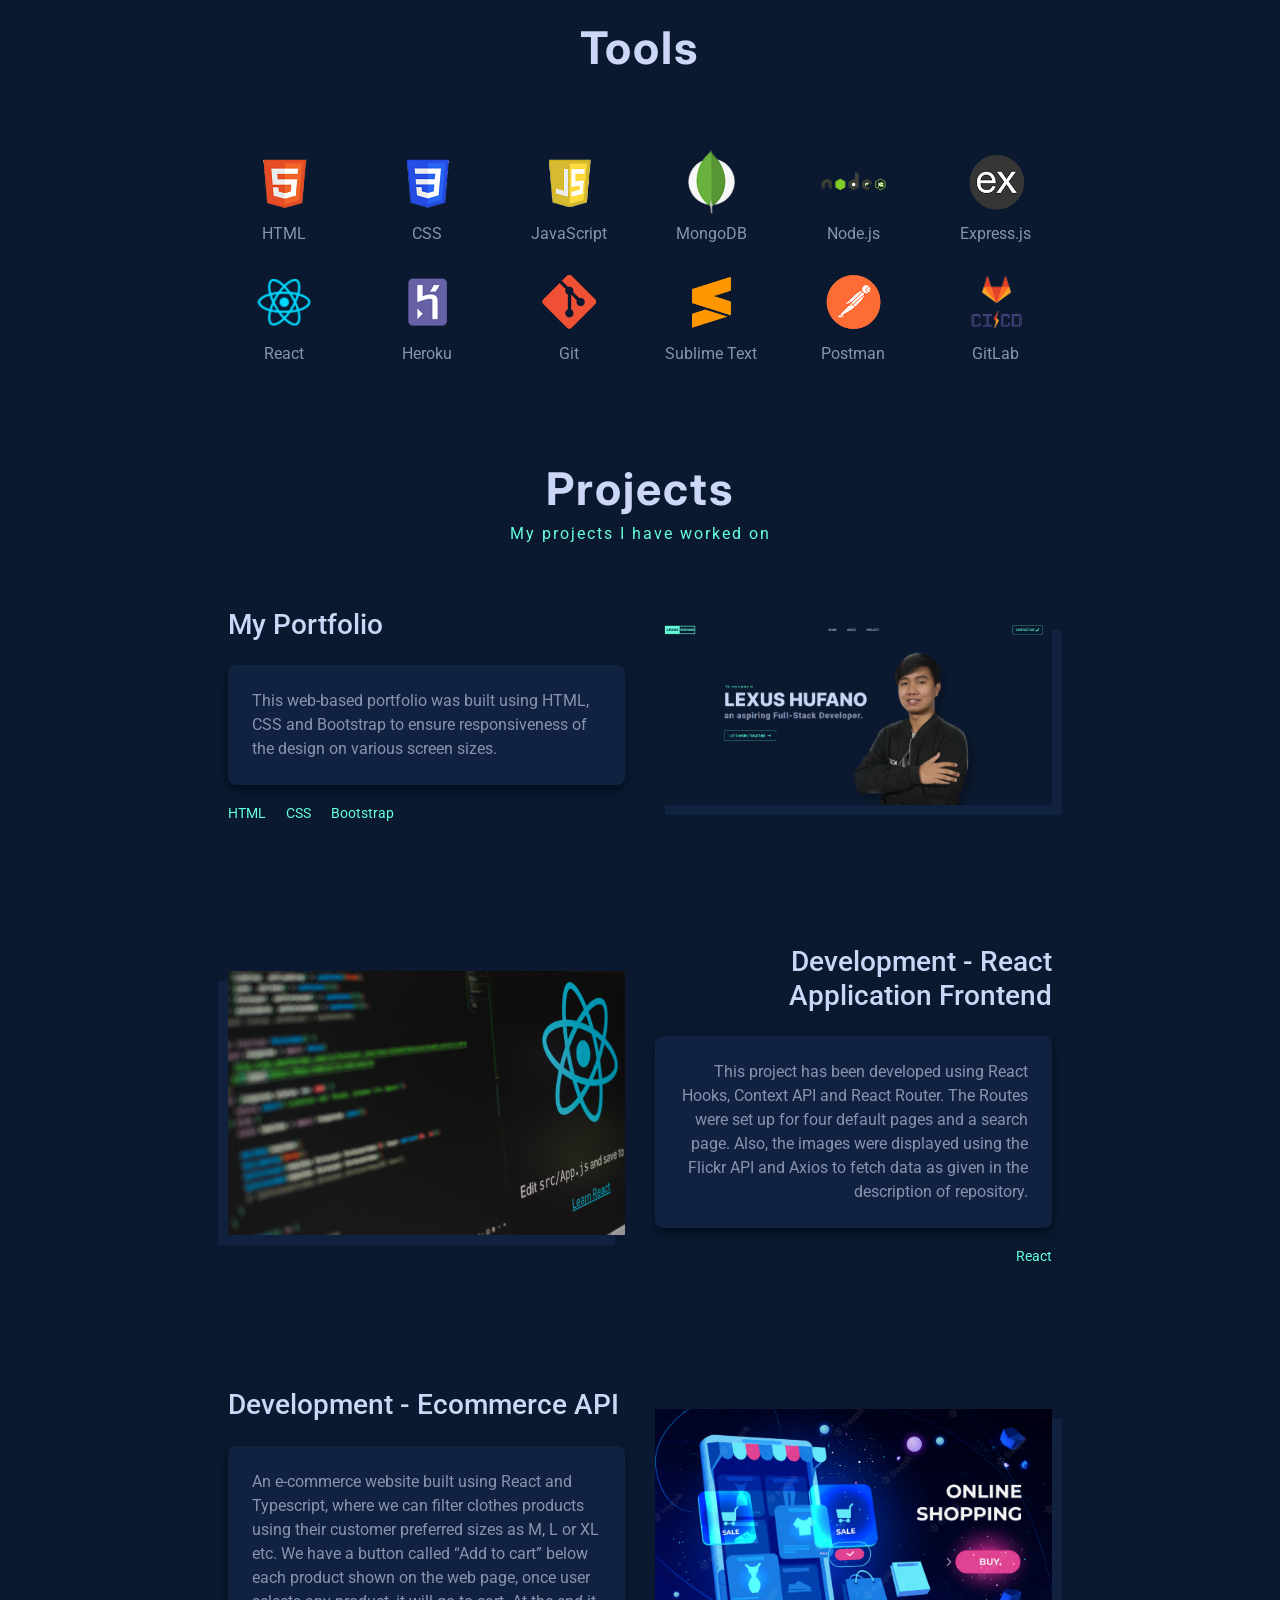
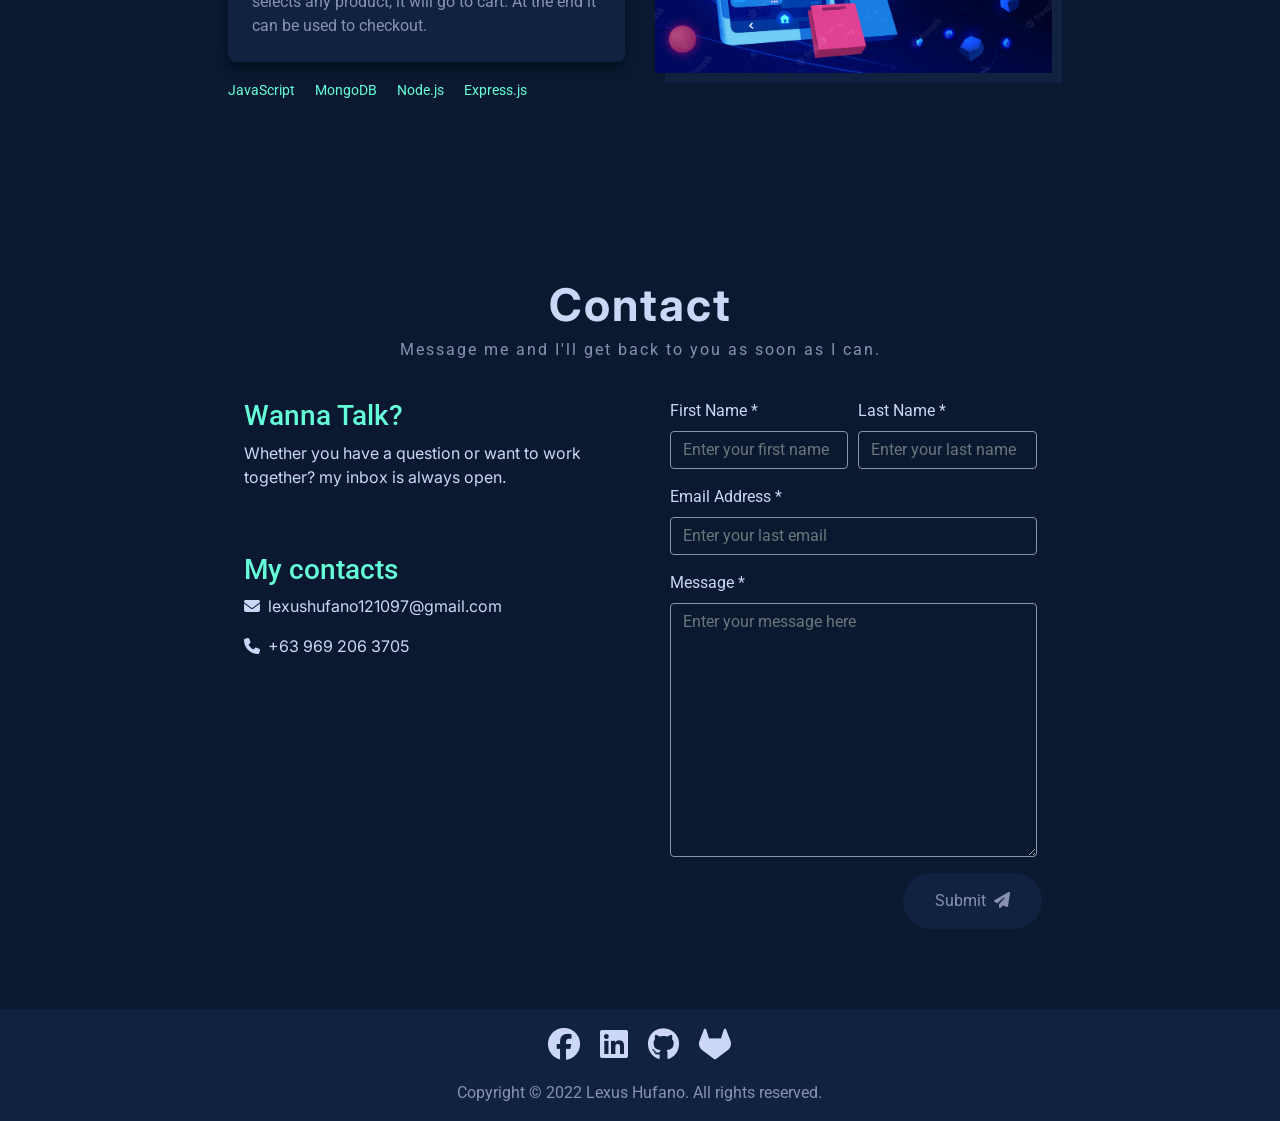
==== commit d955df73: "Capstone 1" ====
--- a/index.html
+++ b/index.html
@@ -26,32 +26,32 @@
 
 </head>
 <body>
-  <header>
-    <nav class="navbar navbar-expand-lg container-fluid">
-      <a class="navbar-brand" href="#main" data-aos="fade-down" data-aos-duration="500">
-        <img src="./images/myLogo.png">
-      </a>
-      <button class="navbar-toggler" type="button" data-toggle="collapse" data-target="#navbarSupportedContent" aria-controls="navbarSupportedContent" aria-expanded="false" aria-label="Toggle navigation">
-        <span class="dark-blue-text"><i class="fas fa-bars fa-1x"></i></span></button></span>
-      </button>
-
-      <div class="collapse navbar-collapse justify-content-between" id="navbarSupportedContent">
-        <ul class="navbar-nav ml-auto text-center">
-          <li class="nav-item">
-            <a class="nav-link" href="#main">Home</a>
-          </li>
-          <li class="nav-item">
-            <a class="nav-link" href="#about">About</a>
-          </li>
-          <li class="nav-item">
-            <a class="nav-link" href="#myProject">Project</a>
-          </li>
-        </ul>
-        <a href="#contact" class="navbar-nav ml-auto text-center">  
-          <button>Contact Me&nbsp;&nbsp;<i class="fa-solid fa-phone-flip"></i></button>
-        </a> 
-      </div>
-    </nav>
+  <header class="fixed-top">
+      <nav class="navbar navbar-expand-lg container-fluid">
+        <a class="navbar-brand" href="#main" data-aos="fade-down" data-aos-duration="500">
+          <img src="./images/myLogo.png">
+        </a>
+        <button class="navbar-toggler" type="button" data-toggle="collapse" data-target="#navbarSupportedContent" aria-controls="navbarSupportedContent" aria-expanded="false" aria-label="Toggle navigation">
+          <span class="dark-blue-text"><i class="fas fa-bars fa-1x"></i></span></button></span>
+        </button>
+
+        <div class="collapse navbar-collapse justify-content-between" id="navbarSupportedContent" data-aos="fade-down" data-aos-duration="500">
+          <ul class="navbar-nav ml-auto text-center">
+            <li class="nav-item">
+              <a class="nav-link" href="#main">Home</a>
+            </li>
+            <li class="nav-item">
+              <a class="nav-link" href="#about">About</a>
+            </li>
+            <li class="nav-item">
+              <a class="nav-link" href="#myProject">Project</a>
+            </li>
+          </ul>
+          <a href="#contact" class="navbar-nav ml-auto text-center" data-aos="fade-down" data-aos-duration="500">  
+            <button>Contact Me&nbsp;&nbsp;<i class="fa-solid fa-phone-flip"></i></button>
+          </a> 
+        </div>
+      </nav>
   </header>
 
   <section id="main">
@@ -76,7 +76,7 @@
       </div>
     </div>
     <div class="row justify-content-center align-items-center" data-aos="fade-up" data-aos-delay="300">
-      <div class="col-12 col-md-10 d-lg-none order-1">
+      <div class="col-12 col-md-10 d-lg-none order-1 p-3">
         <img class="img-fluid" src="./images/myProfile3.png" alt="">
       </div>
       <div class="aboutMe col-12 col-md-10 col-lg-6 order-2">
@@ -256,7 +256,7 @@
           <p><i class="fa-solid fa-phone"></i>&nbsp;&nbsp;+63 969 206 3705</p>
         </div>
       </div>
-      <div class="col-lg-4 col-md-10 col-12" data-aos="zoom-in" data-aos-delay="700">
+      <div class="contactForms col-lg-4 col-md-10 col-12" data-aos="zoom-in" data-aos-delay="700">
         <form action="" class="container-fluid">
           <div class="form-row justify-content-center align-items-center">
             <!-- First Name (text input) -->
--- a/style.css
+++ b/style.css
@@ -52,6 +52,7 @@
 .navbar-brand {
 	padding: 0;
 	margin: 0 6.25rem 0 0; /*margin right 100px*/
+	overflow-x: hidden;
 }
 
 .navbar-brand img{
@@ -59,6 +60,10 @@
 }
 
 /*Navbar Items*/
+.collapse {
+	overflow-x: hidden;
+}
+
 .collapse .navbar-nav .nav-item a {
 	padding: 0.8rem 1.5rem;
 	color: #CCD6F6;
@@ -104,6 +109,7 @@
 	background-size: cover;
 	background-repeat: no-repeat;
 	background-position: center;
+	overflow-x: hidden;
 }
 
 /*Main Content*/
@@ -191,6 +197,7 @@
 
 }
 /*Tools section*/
+
 .tools h1 {
 	font-family: 'Inter', sans-serif;
 	padding-top: 5rem;
@@ -230,6 +237,10 @@
 
 
 /*Project section*/
+#myProject {
+	overflow-x: hidden;
+}
+
 .project h1 {
 	font-family: 'Inter', sans-serif;
 	padding-top: 5rem;
@@ -352,6 +363,10 @@
 }
 
 /*Contact Section*/
+#contact {
+	overflow-x: hidden;
+}
+
 #contact h1 {
 	padding-top: 5rem;
 	font-family: 'Inter', sans-serif;
@@ -428,6 +443,7 @@
 
 #footer	{
 	background-color: #112240;
+	overflow-x: hidden;
 }
 
 #footer	i {
@@ -437,6 +453,7 @@
 
 #footer	i:hover {
 	transform: scale(1.3);
+	color: #64FFDA;
 }
 
 .footer-copyright p {
